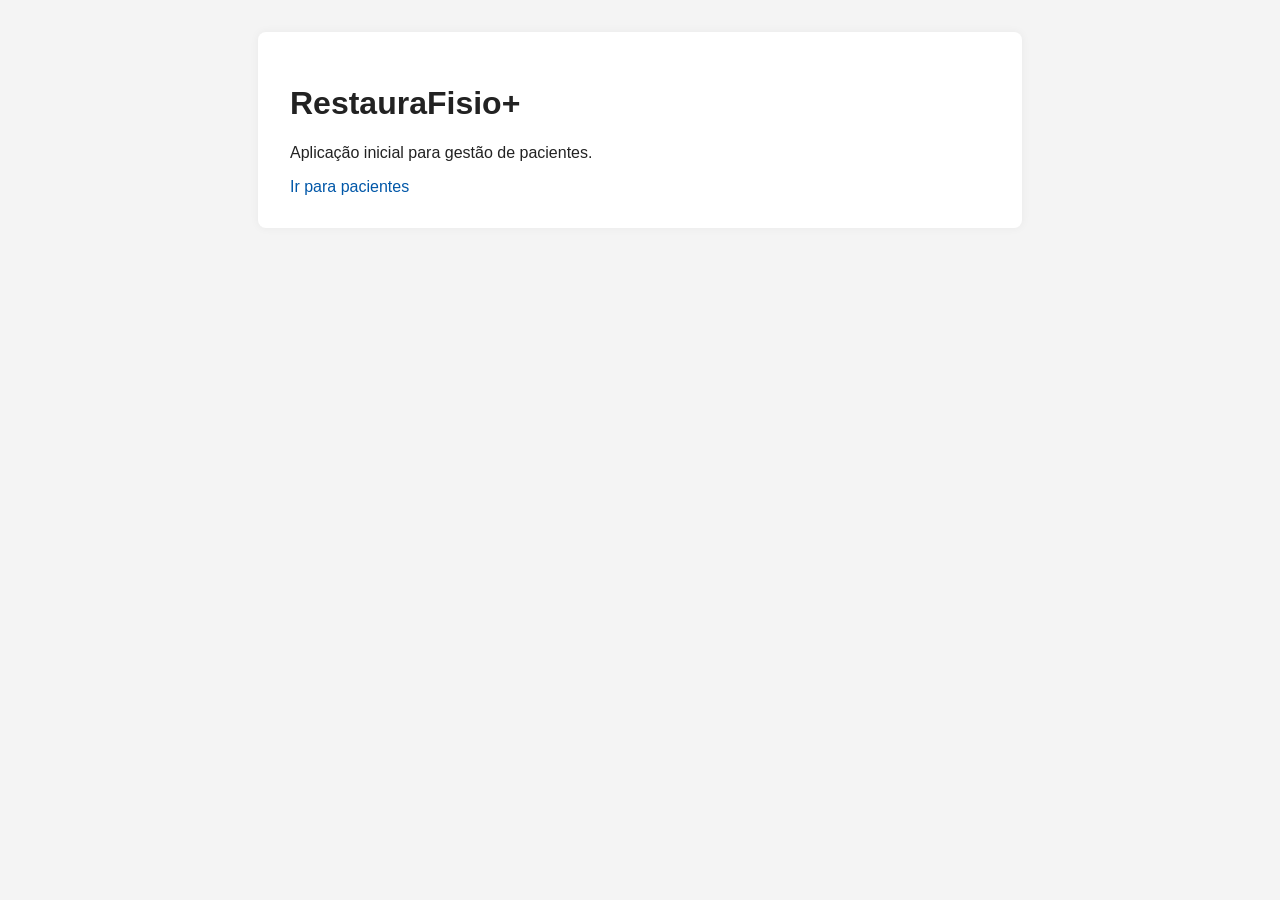
==== index.html @ 24cdd050 "chore: configura estrutura inicial da aplicacao web" ====
<!DOCTYPE html>
<html lang="pt-BR">
  <head>
    <meta charset="UTF-8" />
    <meta name="viewport" content="width=device-width, initial-scale=1.0" />
    <title>RestauraFisio+</title>
    <link rel="stylesheet" href="assets/css/styles.css" />
  </head>
  <body>
    <main>
      <h1>RestauraFisio+</h1>
      <p>Aplicação inicial para gestão de pacientes.</p>
      <a href="pages/pacientes.html">Ir para pacientes</a>
    </main>

    <script src="assets/js/app.js"></script>
  </body>
</html>
---- assets/css/styles.css ----
body {
  font-family: Arial, sans-serif;
  margin: 2rem;
  background-color: #f4f4f4;
  color: #222;
}

main {
  max-width: 700px;
  margin: 0 auto;
  background: #fff;
  padding: 2rem;
  border-radius: 8px;
  box-shadow: 0 0 10px rgba(0, 0, 0, 0.05);
}

a {
  color: #0057a8;
  text-decoration: none;
}

a:hover {
  text-decoration: underline;
}
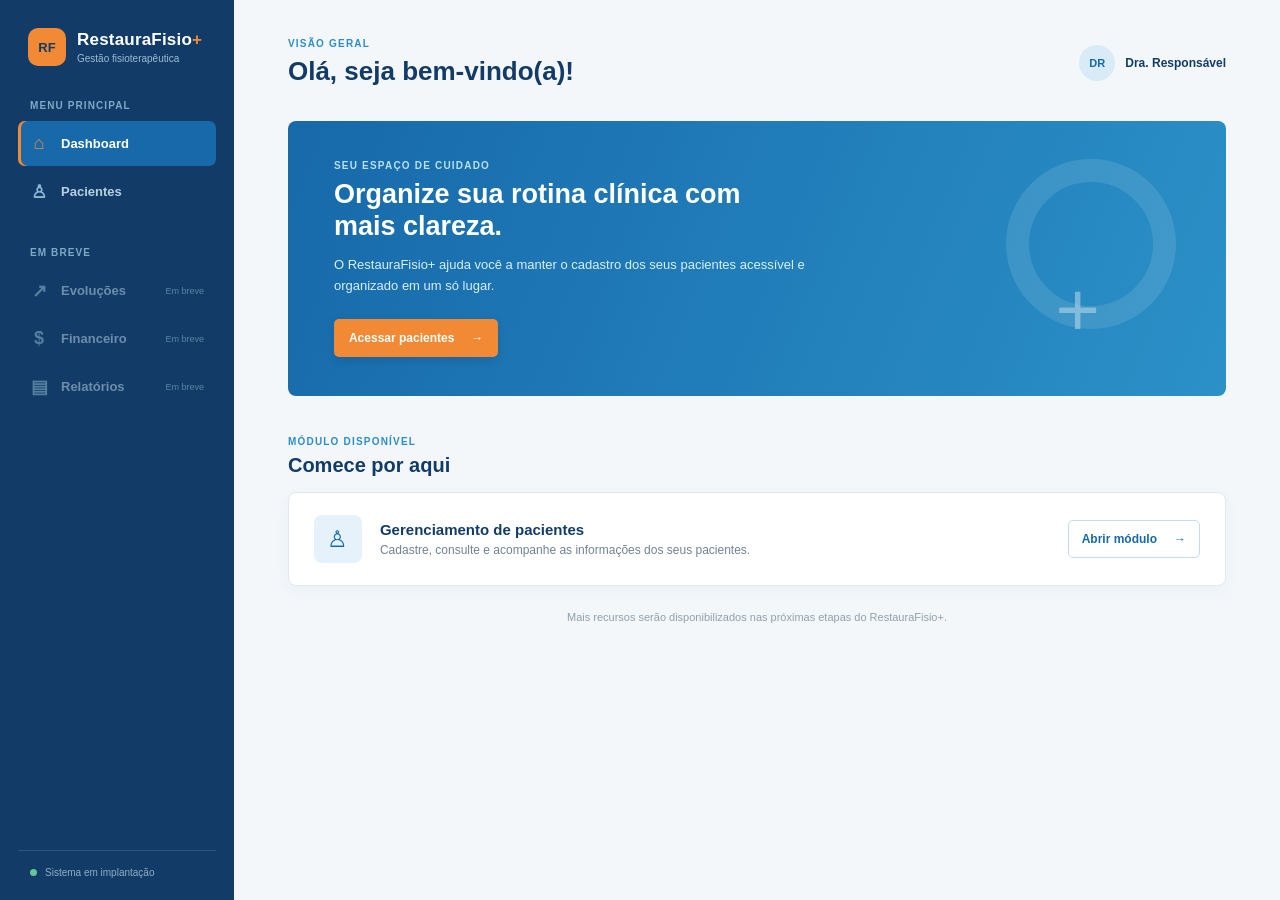
==== commit 6c02805a: "feat: implementa interface inicial do dashboard" ====
--- a/index.html
+++ b/index.html
@@ -7,11 +7,95 @@
     <link rel="stylesheet" href="assets/css/styles.css" />
   </head>
   <body>
-    <main>
-      <h1>RestauraFisio+</h1>
-      <p>Aplicação inicial para gestão de pacientes.</p>
-      <a href="pages/pacientes.html">Ir para pacientes</a>
-    </main>
+    <div class="app-shell">
+      <aside class="sidebar">
+        <a class="brand" href="index.html" aria-label="RestauraFisio+ - Dashboard">
+          <span class="brand-mark">RF</span>
+          <span>
+            <strong>RestauraFisio<span>+</span></strong>
+            <small>Gestão fisioterapêutica</small>
+          </span>
+        </a>
+
+        <nav class="main-nav" aria-label="Navegação principal">
+          <p class="nav-label">Menu principal</p>
+          <a class="nav-link active" href="index.html" aria-current="page">
+            <span class="nav-icon">⌂</span>
+            <span>Dashboard</span>
+          </a>
+          <a class="nav-link" href="pages/pacientes.html">
+            <span class="nav-icon">♙</span>
+            <span>Pacientes</span>
+          </a>
+
+          <p class="nav-label nav-label-spaced">Em breve</p>
+          <span class="nav-link disabled" aria-disabled="true">
+            <span class="nav-icon">↗</span>
+            <span>Evoluções</span>
+            <small>Em breve</small>
+          </span>
+          <span class="nav-link disabled" aria-disabled="true">
+            <span class="nav-icon">$</span>
+            <span>Financeiro</span>
+            <small>Em breve</small>
+          </span>
+          <span class="nav-link disabled" aria-disabled="true">
+            <span class="nav-icon">▤</span>
+            <span>Relatórios</span>
+            <small>Em breve</small>
+          </span>
+        </nav>
+
+        <div class="sidebar-footer">
+          <span class="footer-dot"></span>
+          <span>Sistema em implantação</span>
+        </div>
+      </aside>
+
+      <main class="dashboard">
+        <header class="topbar">
+          <div>
+            <p class="eyebrow">Visão geral</p>
+            <h1>Olá, seja bem-vindo(a)!</h1>
+          </div>
+          <div class="profile" aria-label="Perfil do usuário">
+            <span class="profile-avatar">DR</span>
+            <span class="profile-name">Dra. Responsável</span>
+          </div>
+        </header>
+
+        <section class="welcome-panel" aria-labelledby="welcome-title">
+          <div class="welcome-copy">
+            <p class="eyebrow light">Seu espaço de cuidado</p>
+            <h2 id="welcome-title">Organize sua rotina clínica com mais clareza.</h2>
+            <p>O RestauraFisio+ ajuda você a manter o cadastro dos seus pacientes acessível e organizado em um só lugar.</p>
+            <a class="primary-action" href="pages/pacientes.html">Acessar pacientes <span aria-hidden="true">→</span></a>
+          </div>
+          <div class="welcome-shape" aria-hidden="true">
+            <span class="shape-ring"></span>
+            <span class="shape-cross">+</span>
+          </div>
+        </section>
+
+        <section class="section-heading" aria-labelledby="module-title">
+          <div>
+            <p class="eyebrow">Módulo disponível</p>
+            <h2 id="module-title">Comece por aqui</h2>
+          </div>
+        </section>
+
+        <article class="module-card">
+          <div class="module-icon">♙</div>
+          <div class="module-content">
+            <h3>Gerenciamento de pacientes</h3>
+            <p>Cadastre, consulte e acompanhe as informações dos seus pacientes.</p>
+          </div>
+          <a class="secondary-action" href="pages/pacientes.html">Abrir módulo <span aria-hidden="true">→</span></a>
+        </article>
+
+        <p class="dashboard-note">Mais recursos serão disponibilizados nas próximas etapas do RestauraFisio+.</p>
+      </main>
+    </div>
 
     <script src="assets/js/app.js"></script>
   </body>
--- a/assets/css/styles.css
+++ b/assets/css/styles.css
@@ -1,24 +1,448 @@
+:root {
+  --blue-900: #123c67;
+  --blue-700: #1769aa;
+  --blue-500: #2c8dcc;
+  --orange: #f28a35;
+  --surface: #ffffff;
+  --background: #f3f7fa;
+  --text: #213348;
+  --muted: #718295;
+  --line: #e1e9ef;
+}
+
+* {
+  box-sizing: border-box;
+}
+
 body {
-  font-family: Arial, sans-serif;
-  margin: 2rem;
-  background-color: #f4f4f4;
-  color: #222;
-}
-
-main {
-  max-width: 700px;
+  margin: 0;
+  font-family: "Trebuchet MS", Arial, sans-serif;
+  color: var(--text);
+  background: var(--background);
+}
+
+a {
+  color: inherit;
+  text-decoration: none;
+}
+
+.app-shell {
+  display: flex;
+  min-height: 100vh;
+}
+
+.sidebar {
+  display: flex;
+  width: 258px;
+  min-height: 100vh;
+  flex-direction: column;
+  padding: 28px 18px 22px;
+  color: #dcecf7;
+  background: var(--blue-900);
+}
+
+.brand {
+  display: flex;
+  align-items: center;
+  gap: 11px;
+  padding: 0 10px 34px;
+}
+
+.brand-mark {
+  display: grid;
+  width: 38px;
+  height: 38px;
+  place-items: center;
+  border-radius: 10px;
+  color: var(--blue-900);
+  font-size: 13px;
+  font-weight: bold;
+  background: var(--orange);
+}
+
+.brand strong {
+  display: block;
+  color: #fff;
+  font-size: 17px;
+  letter-spacing: .2px;
+}
+
+.brand strong span {
+  color: var(--orange);
+}
+
+.brand small {
+  display: block;
+  margin-top: 3px;
+  color: #9dbcd3;
+  font-size: 10px;
+}
+
+.nav-label {
+  margin: 0 12px 10px;
+  color: #7fa9c5;
+  font-size: 10px;
+  font-weight: bold;
+  letter-spacing: 1.1px;
+  text-transform: uppercase;
+}
+
+.nav-label-spaced {
+  margin-top: 33px;
+}
+
+.nav-link {
+  display: flex;
+  align-items: center;
+  gap: 13px;
+  min-height: 45px;
+  margin: 3px 0;
+  padding: 0 12px;
+  border-radius: 7px;
+  color: #b9d1e2;
+  font-size: 13px;
+  font-weight: bold;
+}
+
+.nav-link.active {
+  color: #fff;
+  background: var(--blue-700);
+  box-shadow: inset 3px 0 0 var(--orange);
+}
+
+.nav-link:not(.disabled):hover {
+  color: #fff;
+  background: #1c5987;
+}
+
+.nav-icon {
+  width: 18px;
+  color: #8db8d3;
+  font-size: 18px;
+  text-align: center;
+}
+
+.active .nav-icon {
+  color: var(--orange);
+}
+
+.nav-link.disabled {
+  cursor: default;
+  opacity: .55;
+}
+
+.nav-link.disabled small {
+  margin-left: auto;
+  color: #9dbcd3;
+  font-size: 9px;
+  font-weight: normal;
+}
+
+.sidebar-footer {
+  display: flex;
+  align-items: center;
+  gap: 8px;
+  margin-top: auto;
+  padding: 16px 12px 0;
+  border-top: 1px solid rgba(184, 218, 238, .16);
+  color: #8fb0c5;
+  font-size: 10px;
+}
+
+.footer-dot {
+  width: 7px;
+  height: 7px;
+  border-radius: 50%;
+  background: #65c596;
+}
+
+.dashboard {
+  width: min(100%, 1160px);
   margin: 0 auto;
-  background: #fff;
-  padding: 2rem;
+  padding: 38px 54px 56px;
+}
+
+.topbar,
+.profile,
+.module-card,
+.section-heading {
+  display: flex;
+  align-items: center;
+}
+
+.topbar {
+  justify-content: space-between;
+  margin-bottom: 34px;
+}
+
+.eyebrow {
+  margin: 0 0 7px;
+  color: var(--blue-500);
+  font-size: 10px;
+  font-weight: bold;
+  letter-spacing: 1.2px;
+  text-transform: uppercase;
+}
+
+.eyebrow.light {
+  color: #b9e0f3;
+}
+
+h1,
+h2,
+h3,
+p {
+  margin-top: 0;
+}
+
+h1 {
+  margin-bottom: 0;
+  color: var(--blue-900);
+  font-size: 26px;
+}
+
+.profile {
+  gap: 10px;
+  color: var(--blue-900);
+  font-size: 12px;
+  font-weight: bold;
+}
+
+.profile-avatar {
+  display: grid;
+  width: 36px;
+  height: 36px;
+  place-items: center;
+  border-radius: 50%;
+  color: var(--blue-700);
+  font-size: 11px;
+  background: #d8ebf7;
+}
+
+.welcome-panel {
+  display: flex;
+  min-height: 252px;
+  overflow: hidden;
+  position: relative;
+  align-items: center;
+  padding: 39px 46px;
   border-radius: 8px;
-  box-shadow: 0 0 10px rgba(0, 0, 0, 0.05);
-}
-
-a {
-  color: #0057a8;
-  text-decoration: none;
-}
-
-a:hover {
-  text-decoration: underline;
-}
+  color: #fff;
+  background: linear-gradient(112deg, #1769aa, #2b91c7);
+}
+
+.welcome-copy {
+  max-width: 520px;
+  position: relative;
+  z-index: 1;
+}
+
+.welcome-copy h2 {
+  max-width: 470px;
+  margin-bottom: 12px;
+  font-size: 27px;
+  line-height: 1.2;
+}
+
+.welcome-copy p:not(.eyebrow) {
+  max-width: 495px;
+  margin-bottom: 23px;
+  color: #d9f0fa;
+  font-size: 13px;
+  line-height: 1.6;
+}
+
+.primary-action,
+.secondary-action {
+  display: inline-flex;
+  align-items: center;
+  gap: 17px;
+  border-radius: 5px;
+  font-size: 12px;
+  font-weight: bold;
+}
+
+.primary-action {
+  padding: 12px 15px;
+  color: #fff;
+  background: var(--orange);
+  box-shadow: 0 4px 9px rgba(10, 55, 91, .18);
+}
+
+.primary-action:hover,
+.secondary-action:hover {
+  filter: brightness(.95);
+}
+
+.welcome-shape {
+  width: 240px;
+  height: 240px;
+  position: absolute;
+  right: 45px;
+  opacity: .72;
+}
+
+.shape-ring {
+  display: block;
+  width: 170px;
+  height: 170px;
+  position: absolute;
+  top: 20px;
+  right: 5px;
+  border: 23px solid rgba(255, 255, 255, .15);
+  border-radius: 50%;
+}
+
+.shape-cross {
+  position: absolute;
+  right: 81px;
+  bottom: 26px;
+  color: rgba(255, 255, 255, .52);
+  font-size: 76px;
+  font-weight: lighter;
+}
+
+.section-heading {
+  margin: 40px 0 15px;
+}
+
+.section-heading h2 {
+  margin-bottom: 0;
+  color: var(--blue-900);
+  font-size: 20px;
+}
+
+.module-card {
+  gap: 18px;
+  padding: 22px 25px;
+  border: 1px solid var(--line);
+  border-radius: 8px;
+  background: var(--surface);
+  box-shadow: 0 5px 15px rgba(27, 73, 103, .04);
+}
+
+.module-icon {
+  display: grid;
+  width: 48px;
+  height: 48px;
+  flex: 0 0 48px;
+  place-items: center;
+  border-radius: 8px;
+  color: var(--blue-700);
+  font-size: 23px;
+  background: #e5f2fa;
+}
+
+.module-content {
+  flex: 1;
+}
+
+.module-content h3 {
+  margin-bottom: 5px;
+  color: var(--blue-900);
+  font-size: 15px;
+}
+
+.module-content p {
+  margin-bottom: 0;
+  color: var(--muted);
+  font-size: 12px;
+}
+
+.secondary-action {
+  padding: 11px 13px;
+  color: var(--blue-700);
+  border: 1px solid #c4ddea;
+}
+
+.dashboard-note {
+  margin: 25px 0 0;
+  color: #91a0ad;
+  font-size: 11px;
+  text-align: center;
+}
+
+@media (max-width: 760px) {
+  .app-shell {
+    display: block;
+  }
+
+  .sidebar {
+    width: 100%;
+    min-height: auto;
+    padding: 18px 14px;
+  }
+
+  .brand {
+    padding: 0 8px 18px;
+  }
+
+  .main-nav {
+    display: flex;
+    flex-wrap: wrap;
+    gap: 4px;
+  }
+
+  .nav-label,
+  .sidebar-footer {
+    display: none;
+  }
+
+  .nav-label-spaced {
+    display: block;
+    width: 100%;
+    margin: 15px 8px 3px;
+  }
+
+  .nav-link {
+    flex: 1 1 130px;
+  }
+
+  .nav-link.disabled {
+    flex-basis: 30%;
+  }
+
+  .dashboard {
+    padding: 28px 18px 42px;
+  }
+
+  .welcome-panel {
+    padding: 31px 25px;
+  }
+
+  .welcome-copy h2 {
+    font-size: 23px;
+  }
+
+  .welcome-shape {
+    right: -75px;
+    opacity: .4;
+  }
+
+  .module-card {
+    align-items: flex-start;
+    flex-wrap: wrap;
+  }
+
+  .secondary-action {
+    margin-left: 66px;
+  }
+}
+
+@media (max-width: 460px) {
+  .topbar {
+    align-items: flex-start;
+  }
+
+  .profile-name {
+    display: none;
+  }
+
+  .welcome-panel {
+    min-height: 290px;
+  }
+
+  .module-content {
+    flex-basis: calc(100% - 66px);
+  }
+}
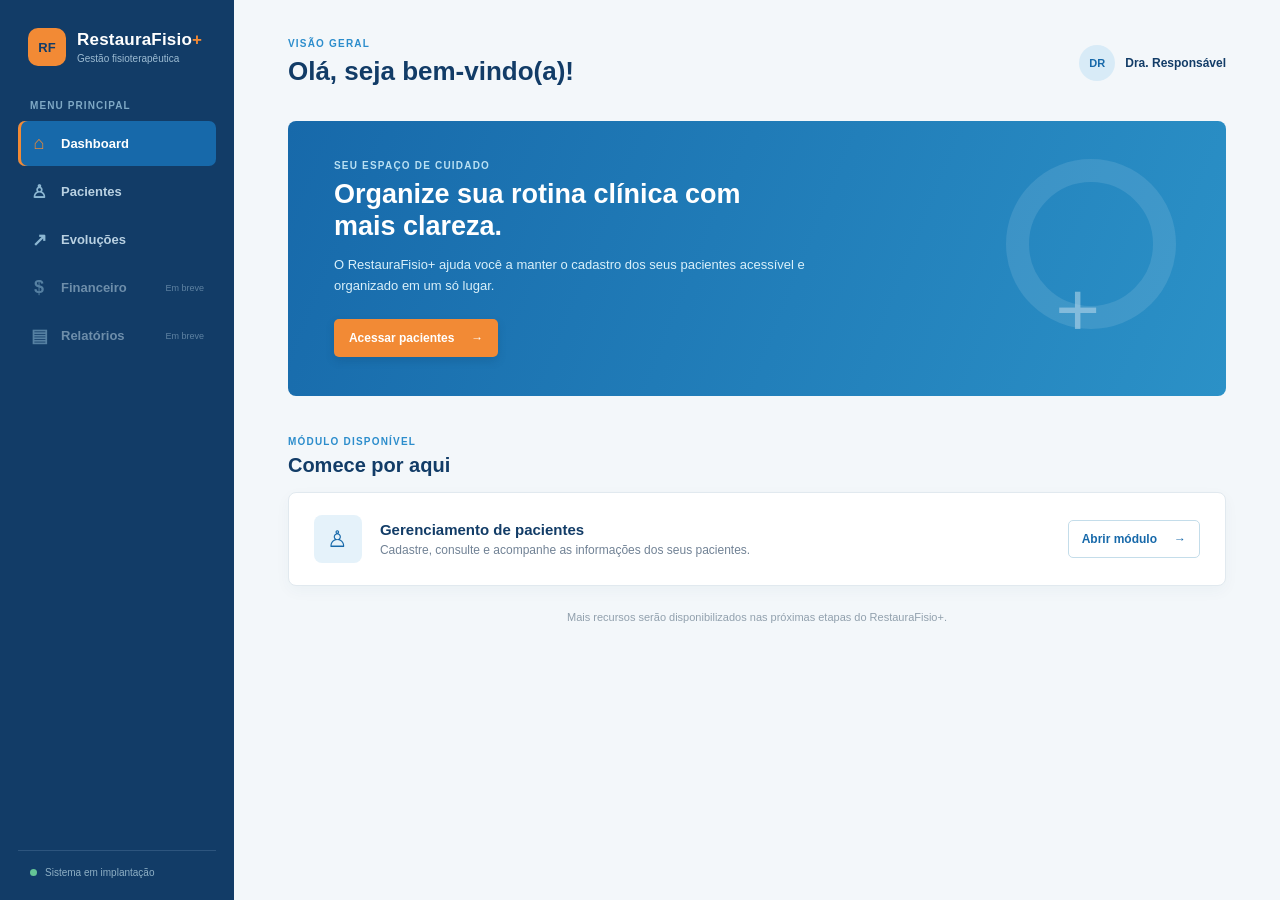
==== commit 868ff1a5: "feat: implementa formulario de evolucoes e estrutura inicial do backend" ====
--- a/index.html
+++ b/index.html
@@ -28,12 +28,10 @@
             <span>Pacientes</span>
           </a>
 
-          <p class="nav-label nav-label-spaced">Em breve</p>
-          <span class="nav-link disabled" aria-disabled="true">
-            <span class="nav-icon">↗</span>
-            <span>Evoluções</span>
-            <small>Em breve</small>
-          </span>
+          <a class="nav-link" href="pages/evolucoes.html">
+    <span class="nav-icon">↗</span>
+    <span>Evoluções</span>
+</a>
           <span class="nav-link disabled" aria-disabled="true">
             <span class="nav-icon">$</span>
             <span>Financeiro</span>
--- a/assets/css/styles.css
+++ b/assets/css/styles.css
@@ -362,6 +362,273 @@
   text-align: center;
 }
 
+.patient-page .topbar {
+  margin-bottom: 29px;
+}
+
+.patient-toolbar {
+  display: flex;
+  align-items: flex-end;
+  gap: 16px;
+  padding: 20px 22px;
+  border: 1px solid var(--line);
+  border-radius: 8px;
+  background: var(--surface);
+  box-shadow: 0 5px 15px rgba(27, 73, 103, .04);
+}
+
+.search-field,
+.patient-form label {
+  display: flex;
+  flex-direction: column;
+  gap: 7px;
+  color: var(--blue-900);
+  font-size: 11px;
+  font-weight: bold;
+}
+
+.search-field {
+  flex: 1;
+}
+
+.search-field input,
+.patient-form input {
+  width: 100%;
+  min-height: 42px;
+  padding: 0 13px;
+  border: 1px solid #cbdde8;
+  border-radius: 5px;
+  color: var(--text);
+  font: inherit;
+  font-size: 12px;
+  background: #fbfdfe;
+}
+
+.search-field input::placeholder,
+.patient-form input::placeholder {
+  color: #9aaab6;
+  font-weight: normal;
+}
+
+.search-field input:focus,
+.patient-form input:focus {
+  outline: 2px solid rgba(44, 141, 204, .2);
+  border-color: var(--blue-500);
+}
+
+.patient-form input.input-error {
+  border-color: #c95757;
+}
+
+.new-patient {
+  position: relative;
+}
+
+.new-patient summary {
+  cursor: pointer;
+  list-style: none;
+  white-space: nowrap;
+}
+
+.new-patient summary::-webkit-details-marker {
+  display: none;
+}
+
+.new-patient[open] summary {
+  background: var(--blue-900);
+}
+
+.patient-form-panel {
+  width: min(100%, 620px);
+  margin-top: 16px;
+  padding: 23px 25px 25px;
+  border: 1px solid var(--line);
+  border-radius: 8px;
+  background: var(--surface);
+  box-shadow: 0 8px 22px rgba(27, 73, 103, .08);
+}
+
+.patient-form-panel.is-editing {
+  border-color: #9fc6dc;
+  box-shadow: 0 8px 22px rgba(23, 105, 170, .12);
+}
+
+.form-heading {
+  margin: 0 0 20px;
+}
+
+.form-heading h2,
+.patient-list h2 {
+  font-size: 18px;
+}
+
+.patient-form {
+  display: grid;
+  grid-template-columns: repeat(2, minmax(0, 1fr));
+  gap: 18px 16px;
+}
+
+.form-submit {
+  justify-self: start;
+  grid-column: 1 / -1;
+  min-height: 40px;
+  padding: 0 16px;
+  border: 0;
+  border-radius: 5px;
+  color: #fff;
+  font: inherit;
+  font-size: 12px;
+  font-weight: bold;
+  background: var(--blue-700);
+  cursor: pointer;
+  box-shadow: 0 4px 9px rgba(10, 55, 91, .12);
+}
+
+.form-submit:hover {
+  background: var(--blue-900);
+}
+
+.form-feedback {
+  min-height: 16px;
+  grid-column: 1 / -1;
+  margin: -5px 0 0;
+  font-size: 11px;
+}
+
+.form-feedback.error {
+  color: #b44949;
+}
+
+.form-feedback.success {
+  color: #39815e;
+}
+
+.patient-list {
+  margin-top: 34px;
+}
+
+.patient-list .section-heading {
+  justify-content: space-between;
+  margin-top: 0;
+}
+
+.patient-count {
+  color: var(--muted);
+  font-size: 11px;
+}
+
+.empty-state {
+  display: flex;
+  min-height: 205px;
+  align-items: center;
+  flex-direction: column;
+  justify-content: center;
+  padding: 25px;
+  border: 1px dashed #cbdde8;
+  border-radius: 8px;
+  background: rgba(255, 255, 255, .58);
+  text-align: center;
+}
+
+.empty-state[hidden] {
+  display: none;
+}
+
+.empty-state .module-icon {
+  width: 42px;
+  height: 42px;
+  margin-bottom: 13px;
+  font-size: 20px;
+}
+
+.empty-state h3 {
+  margin-bottom: 6px;
+  color: var(--blue-900);
+  font-size: 15px;
+}
+
+.empty-state p {
+  margin-bottom: 0;
+  color: var(--muted);
+  font-size: 12px;
+}
+
+.patient-list-items {
+  display: grid;
+  gap: 12px;
+  margin-top: 15px;
+}
+
+.patient-card {
+  padding: 20px 22px;
+  border: 1px solid var(--line);
+  border-radius: 8px;
+  background: var(--surface);
+  box-shadow: 0 5px 15px rgba(27, 73, 103, .04);
+}
+
+.patient-card h3 {
+  margin-bottom: 15px;
+  color: var(--blue-900);
+  font-size: 15px;
+}
+
+.patient-card-details {
+  display: grid;
+  grid-template-columns: repeat(3, minmax(0, 1fr));
+  gap: 8px 20px;
+}
+
+.patient-card-detail {
+  display: flex;
+  flex-direction: column;
+  gap: 3px;
+}
+
+.patient-card-label {
+  margin-bottom: 3px;
+  color: var(--muted);
+  font-size: 10px;
+  font-weight: bold;
+}
+
+.patient-card-value {
+  color: var(--text);
+  font-size: 12px;
+}
+
+.patient-card-actions {
+  display: flex;
+  gap: 9px;
+  margin-top: 18px;
+}
+
+.card-action {
+  min-height: 32px;
+  padding: 0 12px;
+  border: 1px solid #c4ddea;
+  border-radius: 5px;
+  font: inherit;
+  font-size: 11px;
+  font-weight: bold;
+  background: var(--surface);
+  cursor: pointer;
+}
+
+.edit-action {
+  color: var(--blue-700);
+}
+
+.delete-action {
+  color: #b44949;
+  border-color: #e5c4c4;
+}
+
+.edit-action:hover,
+.delete-action:hover {
+  filter: brightness(.95);
+}
+
 @media (max-width: 760px) {
   .app-shell {
     display: block;
@@ -424,6 +691,19 @@
     flex-wrap: wrap;
   }
 
+  .patient-toolbar {
+    align-items: stretch;
+    flex-direction: column;
+  }
+
+  .new-patient summary {
+    justify-content: center;
+  }
+
+  .patient-form-panel {
+    width: 100%;
+  }
+
   .secondary-action {
     margin-left: 66px;
   }
@@ -445,4 +725,189 @@
   .module-content {
     flex-basis: calc(100% - 66px);
   }
-}
+
+  .patient-form {
+    grid-template-columns: 1fr;
+  }
+
+  .patient-card-details {
+    grid-template-columns: 1fr;
+  }
+
+  .patient-list .section-heading {
+    align-items: flex-start;
+    flex-direction: column;
+    gap: 8px;
+  }
+}
+
+/* =====================================
+   SPRINT 02 - EVOLUÇÃO FISIOTERAPÊUTICA
+===================================== */
+
+.evolution-page {
+  max-width: 1050px;
+  margin: 0 auto;
+  padding: 40px 30px;
+}
+
+.evolution-header {
+  margin-bottom: 30px;
+}
+
+.evolution-header h1 {
+  color: var(--blue-900);
+  font-size: 26px;
+  margin-bottom: 8px;
+}
+
+.evolution-header p {
+  color: var(--muted);
+  font-size: 13px;
+}
+
+.evolution-card {
+  padding: 30px;
+  border: 1px solid var(--line);
+  border-radius: 10px;
+  background: var(--surface);
+  box-shadow: 0 5px 20px rgba(27, 73, 103, 0.06);
+}
+
+.evolution-card h2 {
+  color: var(--blue-900);
+  font-size: 18px;
+  margin-bottom: 25px;
+}
+
+.evolution-form {
+  display: grid;
+  grid-template-columns: repeat(2, minmax(0, 1fr));
+  gap: 20px;
+}
+
+.evolution-field {
+  display: flex;
+  flex-direction: column;
+  gap: 8px;
+}
+
+.evolution-field label {
+  color: var(--blue-900);
+  font-size: 12px;
+  font-weight: bold;
+}
+
+.evolution-field input,
+.evolution-field select,
+.evolution-field textarea {
+  width: 100%;
+  padding: 12px;
+  border: 1px solid #cbdde8;
+  border-radius: 6px;
+  background: #fbfdfe;
+  color: var(--text);
+  font-family: inherit;
+  font-size: 13px;
+}
+
+.evolution-field textarea {
+  min-height: 100px;
+  resize: vertical;
+}
+
+.evolution-field input:focus,
+.evolution-field select:focus,
+.evolution-field textarea:focus {
+  outline: 2px solid rgba(44, 141, 204, 0.2);
+  border-color: var(--blue-500);
+}
+
+.evolution-full {
+  grid-column: 1 / -1;
+}
+
+.evolution-actions {
+  display: flex;
+  justify-content: space-between;
+  align-items: center;
+  gap: 15px;
+  grid-column: 1 / -1;
+  margin-top: 15px;
+}
+
+.evolution-button {
+  padding: 13px 22px;
+  border: none;
+  border-radius: 6px;
+  background: var(--blue-700);
+  color: white;
+  font-family: inherit;
+  font-size: 12px;
+  font-weight: bold;
+  cursor: pointer;
+}
+
+.evolution-button:hover {
+  background: var(--blue-900);
+}
+
+.evolution-back {
+  color: var(--blue-700);
+  font-size: 12px;
+  font-weight: bold;
+}
+
+@media (max-width: 600px) {
+  .evolution-page {
+    padding: 25px 15px;
+  }
+
+  .evolution-card {
+    padding: 20px;
+  }
+
+  .evolution-form {
+    grid-template-columns: 1fr;
+  }
+
+  .evolution-actions {
+    flex-direction: column;
+    align-items: stretch;
+  }
+
+  .evolution-button {
+    width: 100%;
+  }
+}
+
+/* Personalização visual - Sprint 02 */
+
+body:has(.evolution-page) {
+  background: linear-gradient(
+    135deg,
+    #c4e2f5 0%,
+    #d9ecf9 50%,
+    #a9d4f0 100%
+  );
+  min-height: 100vh;
+}
+
+.evolution-card {
+  border-top: 4px solid var(--orange);
+  box-shadow: 0 8px 28px rgba(18, 60, 103, 0.09);
+}
+
+.evolution-header h1 {
+  border-left: 4px solid var(--orange);
+  padding-left: 14px;
+}
+
+.evolution-button {
+  background: var(--blue-700);
+  transition: background 0.2s ease;
+}
+
+.evolution-button:hover {
+  background: var(--blue-900);
+}
